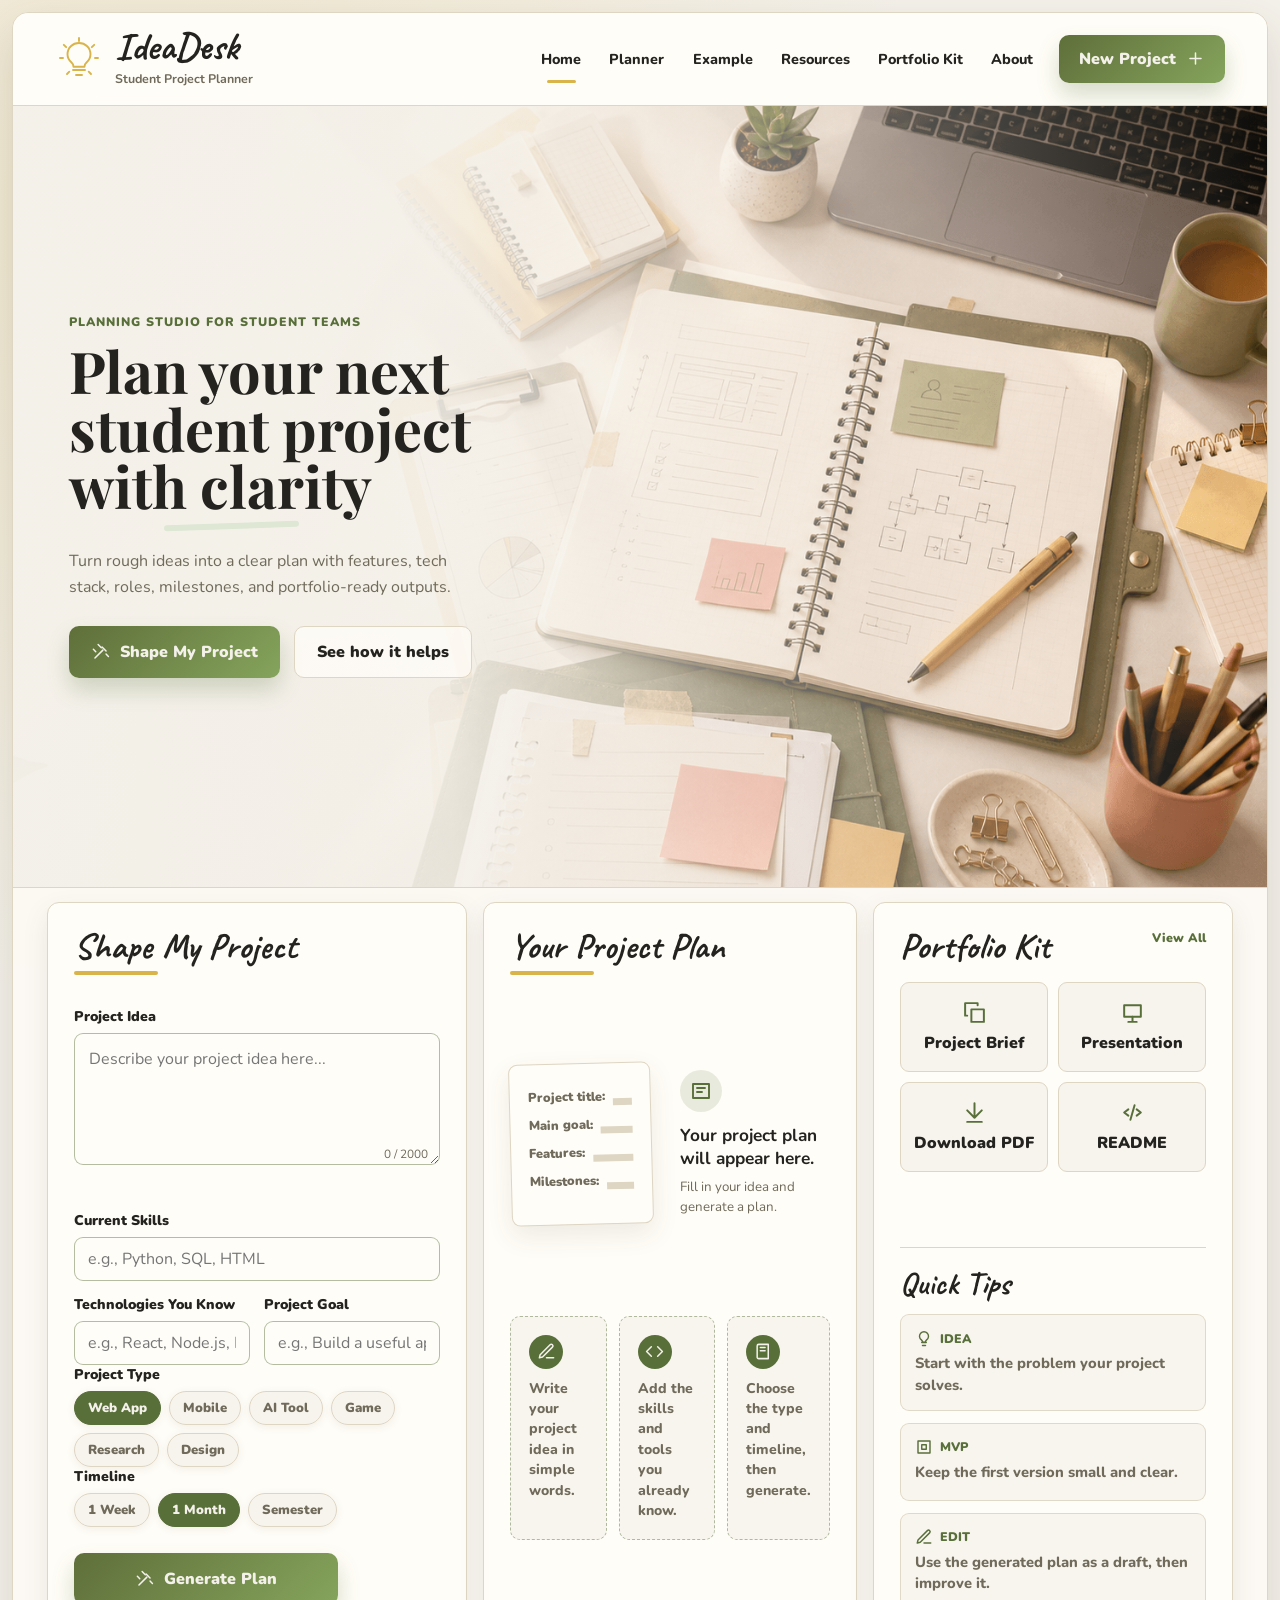
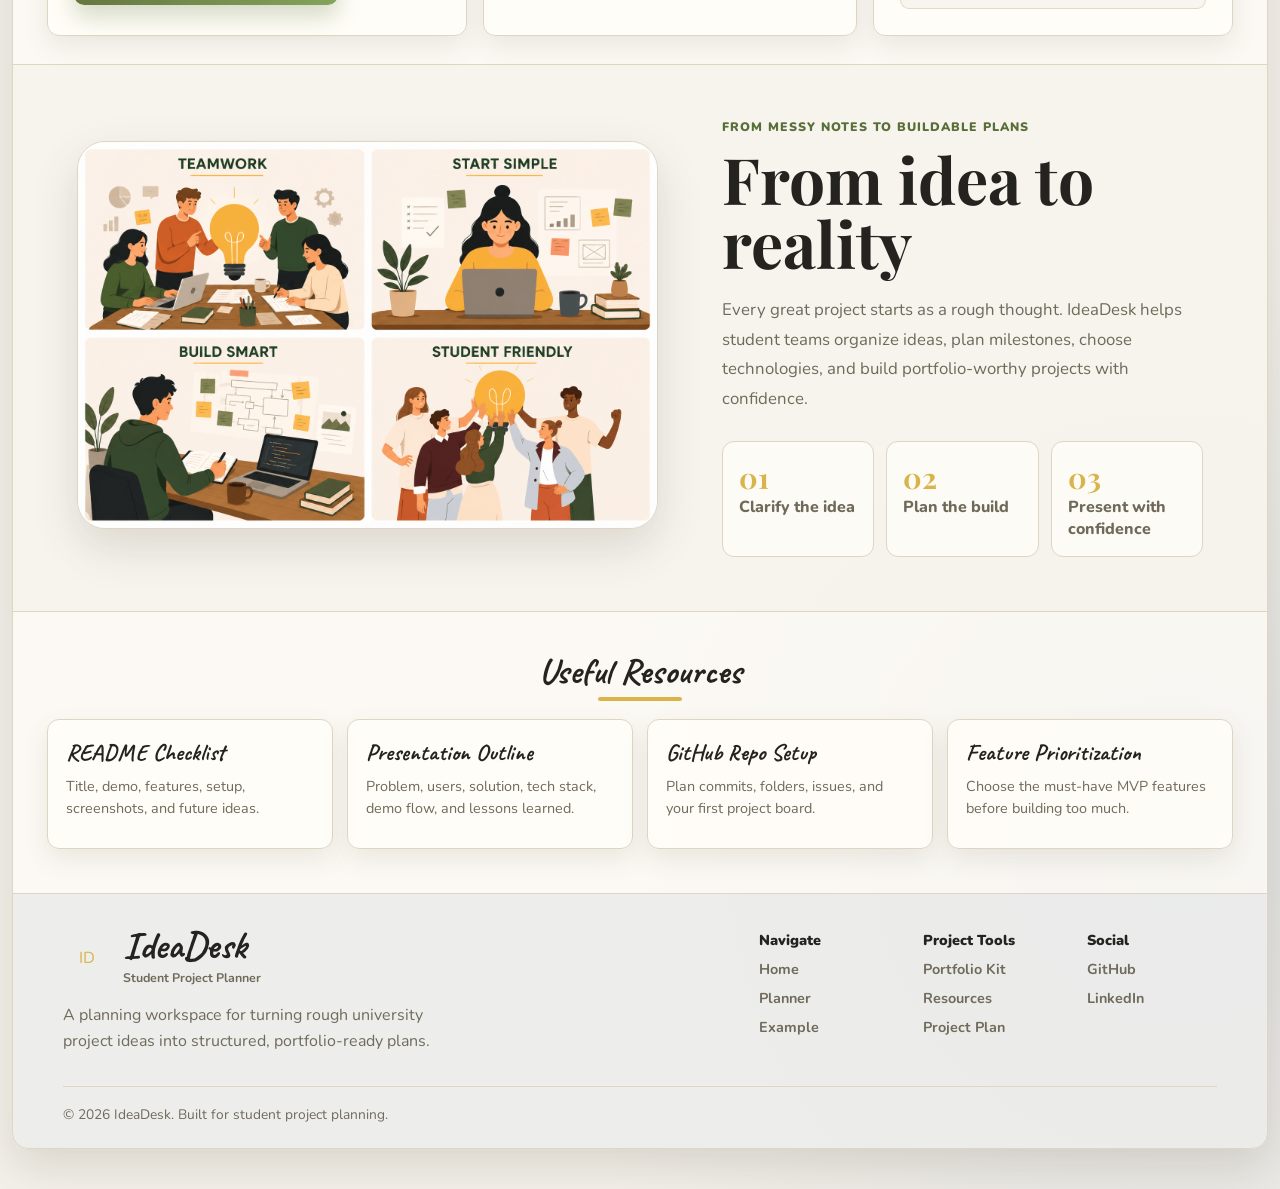
==== docs/index.html @ d72a1866 "Rename frontend folder to docs" ====
<!doctype html>
<html lang="en">
  <head>
    <meta charset="UTF-8" />
    <meta name="viewport" content="width=device-width, initial-scale=1.0" />
    <title>IdeaDesk | Student Project Planner</title>
    <link rel="preconnect" href="https://fonts.googleapis.com" />
    <link rel="preconnect" href="https://fonts.gstatic.com" crossorigin />
    <link
      href="https://fonts.googleapis.com/css2?family=Caveat:wght@600;700&family=Nunito:wght@400;500;600;700;800&family=Playfair+Display:wght@700;800&display=swap"
      rel="stylesheet"
    />
    <link rel="stylesheet" href="style.css" />
  </head>
  <body>
    <div class="page">
      <header class="top-bar">
        <a class="logo" href="#home" aria-label="IdeaDesk home">
          <span class="logo-icon" aria-hidden="true">
            <svg viewBox="0 0 48 48">
              <path d="M18 35h12m-9 5h6" />
              <path d="M16.5 27.5c-2.6-2.2-4-5.1-4-8.2C12.5 12.8 17.6 8 24 8s11.5 4.8 11.5 11.3c0 3.1-1.4 6-4 8.2-1.4 1.2-2 2.6-2 4.2h-11c0-1.6-.6-3-2-4.2Z" />
              <path d="M24 3v3M8.8 9.8l2.4 2.4M39.2 9.8l-2.4 2.4M5 23h3M40 23h3M12 39l2.3-2.3M36 39l-2.3-2.3" />
            </svg>
          </span>
          <span>
            <strong>IdeaDesk</strong>
            <small>Student Project Planner</small>
          </span>
        </a>

        <button
          class="menu-button"
          id="menuButton"
          type="button"
          aria-label="Toggle menu"
          aria-expanded="false"
        >
          <span></span>
          <span></span>
          <span></span>
        </button>

        <nav class="menu" id="navLinks" aria-label="Main navigation">
          <a class="active" href="#home">Home</a>
          <a href="#project-form">Planner</a>
          <a href="#example-section">Example</a>
          <a href="#help-section">Resources</a>
          <a href="#portfolio-kit">Portfolio Kit</a>
          <a href="#about">About</a>
        </nav>

        <a class="new-button" href="#project-form">
          New Project
          <svg viewBox="0 0 24 24" aria-hidden="true">
            <path d="M12 5v14M5 12h14" />
          </svg>
        </a>
      </header>

      <main id="home">
        <section class="intro">
          <div class="intro-text">
            <p class="small-heading">Planning studio for student teams</p>
            <h1>Plan your next student project with clarity</h1>
            <p>
              Turn rough ideas into a clear plan with features, tech stack,
              roles, milestones, and portfolio-ready outputs.
            </p>
            <div class="intro-buttons">
              <a class="main-link" href="#project-form">
                <svg viewBox="0 0 24 24" aria-hidden="true">
                  <path d="m5 19 10-10" />
                  <path d="m14 5 5 5" />
                  <path d="M13 6 9 2M19 14l3 3M3 8l3 3" />
                </svg>
                Shape My Project
              </a>
              <a class="second-link" href="#example-section">See how it helps</a>
            </div>
          </div>

          <div class="intro-photo" aria-label="Warm planning desk image"></div>
        </section>

        <section class="planner-area" aria-label="IdeaDesk planning workspace">
          <form class="box form-box" id="project-form" novalidate>
            <div class="title-row">
              <h2>Shape My Project</h2>
              <span></span>
            </div>

            <label for="projectIdea">Project Idea</label>
            <div class="idea-box">
              <textarea
                id="projectIdea"
                name="projectIdea"
                maxlength="2000"
                placeholder="Describe your project idea here..."
                aria-describedby="ideaCount ideaWarning"
              ></textarea>
              <small><span id="ideaCount">0</span> / 2000</small>
            </div>
            <p class="warning-text" id="ideaWarning" role="alert"></p>

            <label for="skills">Current Skills</label>
            <input
              id="skills"
              name="skills"
              type="text"
              placeholder="e.g., Python, SQL, HTML"
            />

            <div class="two-inputs">
              <div>
                <label for="technologies">Technologies You Know</label>
                <input
                  id="technologies"
                  name="technologies"
                  type="text"
                  placeholder="e.g., React, Node.js, MySQL"
                />
              </div>
              <div>
                <label for="goal">Project Goal</label>
                <input
                  id="goal"
                  name="goal"
                  type="text"
                  placeholder="e.g., Build a useful app"
                />
              </div>
            </div>

            <fieldset class="choice-group">
              <legend>Project Type</legend>
              <div class="choices">
                <button class="choice active" type="button" data-group="type" data-value="Web App">Web App</button>
                <button class="choice" type="button" data-group="type" data-value="Mobile App">Mobile</button>
                <button class="choice" type="button" data-group="type" data-value="AI Tool">AI Tool</button>
                <button class="choice" type="button" data-group="type" data-value="Game">Game</button>
                <button class="choice" type="button" data-group="type" data-value="Research">Research</button>
                <button class="choice" type="button" data-group="type" data-value="Design Project">Design</button>
              </div>
            </fieldset>

            <fieldset class="choice-group">
              <legend>Timeline</legend>
              <div class="choices">
                <button class="choice" type="button" data-group="timeline" data-value="1 Week">1 Week</button>
                <button class="choice active" type="button" data-group="timeline" data-value="1 Month">1 Month</button>
                <button class="choice" type="button" data-group="timeline" data-value="Semester">Semester</button>
              </div>
            </fieldset>

            <button class="generate-button" id="shapeButton" type="submit">
              <svg viewBox="0 0 24 24" aria-hidden="true">
                <path d="m5 19 10-10" />
                <path d="m14 5 5 5" />
                <path d="M13 6 9 2M19 14l3 3M3 8l3 3" />
              </svg>
              Generate Plan
            </button>
          </form>

          <section class="box result-box" id="plans" aria-live="polite">
            <div class="plan-header">
              <div class="title-row">
                <h2>Your Project Plan</h2>
                <span></span>
              </div>
            </div>

            <div class="empty-message" id="emptyState">
              <div class="empty-top">
                <div class="sample-paper">
                  <p>Project title: <span></span></p>
                  <p>Main goal: <span></span></p>
                  <p>Features: <span></span></p>
                  <p>Milestones: <span></span></p>
                </div>
                <div>
                  <span class="empty-icon" aria-hidden="true">
                    <svg viewBox="0 0 24 24">
                      <path d="M4 5h16v14H4z" />
                      <path d="M8 9h8M8 13h5" />
                    </svg>
                  </span>
                  <strong>Your project plan will appear here.</strong>
                  <small>Fill in your idea and generate a plan.</small>
                </div>
              </div>

              <div class="before-plan">
                <article>
                  <span>
                    <svg viewBox="0 0 24 24" aria-hidden="true">
                      <path d="M12 20h9" />
                      <path d="M16.5 3.5a2.1 2.1 0 0 1 3 3L7 19l-4 1 1-4Z" />
                    </svg>
                  </span>
                  <p>Write your project idea in simple words.</p>
                </article>
                <article>
                  <span>
                    <svg viewBox="0 0 24 24" aria-hidden="true">
                      <path d="M16 18l6-6-6-6" />
                      <path d="M8 6l-6 6 6 6" />
                    </svg>
                  </span>
                  <p>Add the skills and tools you already know.</p>
                </article>
                <article>
                  <span>
                    <svg viewBox="0 0 24 24" aria-hidden="true">
                      <path d="M4 19.5V5a2 2 0 0 1 2-2h12v18H6a2 2 0 0 1-2-1.5Z" />
                      <path d="M8 7h6M8 11h6" />
                    </svg>
                  </span>
                  <p>Choose the type and timeline, then generate.</p>
                </article>
              </div>
            </div>

            <div class="loading-message hidden" id="loadingState">
              <span class="loader"></span>
              <p>Shaping your idea...</p>
            </div>

            <div class="plan-cards hidden" id="resultGrid"></div>
          </section>

          <aside class="right-column">
            <section class="box mini-box" id="portfolio-kit">
              <div class="small-box-title">
                <h2>Portfolio Kit</h2>
                <a href="#help-section">View All</a>
              </div>
              <div class="kit-buttons">
                <button class="kit-btn" id="exportCopy" type="button">
                  <svg viewBox="0 0 24 24" aria-hidden="true">
                    <path d="M9 9h12v12H9z" />
                    <path d="M5 15H3V3h12v2" />
                  </svg>
                  Project Brief
                </button>
                <button class="kit-btn" id="exportReadme" type="button">
                  <svg viewBox="0 0 24 24" aria-hidden="true">
                    <path d="M4 5h16v11H4z" />
                    <path d="M8 21h8M12 16v5" />
                  </svg>
                  Presentation
                </button>
                <button class="kit-btn" id="exportPdf" type="button">
                  <svg viewBox="0 0 24 24" aria-hidden="true">
                    <path d="M12 17V3M5 10l7 7 7-7" />
                    <path d="M5 21h14" />
                  </svg>
                  Download PDF
                </button>
                <button class="kit-btn" id="exportReadmeDoc" type="button">
                  <svg viewBox="0 0 24 24" aria-hidden="true">
                    <path d="m8 9-4 3 4 3" />
                    <path d="m16 9 4 3-4 3" />
                    <path d="m14 5-4 14" />
                  </svg>
                  README
                </button>
              </div>

              <div class="quick-tips">
                <h2>Quick Tips</h2>
                <article>
                  <span>
                    <svg viewBox="0 0 24 24" aria-hidden="true">
                      <path d="M9 18h6M10 22h4" />
                      <path d="M8.5 14.5A6 6 0 1 1 15.5 14.5c-.9.7-1.5 1.8-1.5 3h-4c0-1.2-.6-2.3-1.5-3Z" />
                    </svg>
                    Idea
                  </span>
                  <p>Start with the problem your project solves.</p>
                </article>
                <article>
                  <span>
                    <svg viewBox="0 0 24 24" aria-hidden="true">
                      <path d="M4 4h16v16H4z" />
                      <path d="M9 9h6v6H9z" />
                    </svg>
                    MVP
                  </span>
                  <p>Keep the first version small and clear.</p>
                </article>
                <article>
                  <span>
                    <svg viewBox="0 0 24 24" aria-hidden="true">
                      <path d="M12 20h9" />
                      <path d="M16.5 3.5a2.1 2.1 0 0 1 3 3L7 19l-4 1 1-4Z" />
                    </svg>
                    Edit
                  </span>
                  <p>Use the generated plan as a draft, then improve it.</p>
                </article>
              </div>
            </section>
          </aside>
        </section>

        <section class="example-section" id="example-section">
          <div class="example-image">
          <img src="assets/ideadesk2.png" alt="Student project planning" />
          </div>

          <div class="example-text">
            <p class="small-heading">From messy notes to buildable plans</p>
            <h2>From idea to reality</h2>
            <p>
              Every great project starts as a rough thought. IdeaDesk helps
              student teams organize ideas, plan milestones, choose
              technologies, and build portfolio-worthy projects with confidence.
            </p>
            <div class="example-steps">
              <article>
                <strong>01</strong>
                <span>Clarify the idea</span>
              </article>
              <article>
                <strong>02</strong>
                <span>Plan the build</span>
              </article>
              <article>
                <strong>03</strong>
                <span>Present with confidence</span>
              </article>
            </div>
          </div>
        </section>

        <section class="help-section" id="help-section">
          <div class="title-row centered">
            <h2>Useful Resources</h2>
            <span></span>
          </div>
          <div class="help-cards">
            <a
              href="https://docs.github.com/en/repositories/managing-your-repositorys-settings-and-features/customizing-your-repository/about-readmes"
              target="_blank"
              rel="noopener noreferrer"
            >
              <strong>README Checklist</strong>
              <p>Title, demo, features, setup, screenshots, and future ideas.</p>
            </a>
            <a
              href="https://library.webster.edu/presentationskills/outline"
              target="_blank"
              rel="noopener noreferrer"
            >
              <strong>Presentation Outline</strong>
              <p>Problem, users, solution, tech stack, demo flow, and lessons learned.</p>
            </a>
            <a
              href="https://docs.github.com/en/repositories/creating-and-managing-repositories/quickstart-for-repositories"
              target="_blank"
              rel="noopener noreferrer"
            >
              <strong>GitHub Repo Setup</strong>
              <p>Plan commits, folders, issues, and your first project board.</p>
            </a>
            <a
              href="https://www.atlassian.com/agile/product-management/minimum-viable-product"
              target="_blank"
              rel="noopener noreferrer"
            >
              <strong>Feature Prioritization</strong>
              <p>Choose the must-have MVP features before building too much.</p>
            </a>
          </div>
        </section>
      </main>

      <footer class="footer" id="about">
        <div class="footer-content">
          <div class="footer-logo">
            <a class="logo" href="#home" aria-label="IdeaDesk home">
              <span class="logo-icon" aria-hidden="true">ID</span>
              <span>
                <strong>IdeaDesk</strong>
                <small>Student Project Planner</small>
              </span>
            </a>
            <p>
              A planning workspace for turning rough university project
              ideas into structured, portfolio-ready plans.
            </p>
          </div>

          <div class="footer-menu">
            <div>
              <h3>Navigate</h3>
              <a href="#home">Home</a>
              <a href="#project-form">Planner</a>
              <a href="#example-section">Example</a>
            </div>
            <div>
              <h3>Project Tools</h3>
              <a href="#portfolio-kit">Portfolio Kit</a>
              <a href="#help-section">Resources</a>
              <a href="#plans">Project Plan</a>
            </div>
            <div>
              <h3>Social</h3>
              <a href="https://github.com/amlrizk03" target="_blank" rel="noopener noreferrer">GitHub</a>
              <a href="https://www.linkedin.com/in/amlrizk" target="_blank" rel="noopener noreferrer">LinkedIn</a>
            </div>
          </div>
        </div>

        <div class="footer-note">
          <span>&copy; 2026 IdeaDesk. Built for student project planning.</span>
        </div>
      </footer>
    </div>

    <script src="script.js"></script>
  </body>
</html>
---- docs/style.css ----
:root {
  --bg: #f4f1ea;
  --card: #fffdf8;
  --text: #24231f;
  --muted: #6f6a5a;
  --olive: #596f3a;
  --terra: #d9b44a;
  --yellow: #dde7d4;
  --navy: #6f87a8;
  --border: #ded5c3;
  --shadow: 0 18px 45px rgba(79, 68, 49, 0.16);
  --soft: 0 10px 26px rgba(79, 68, 49, 0.1);
}

* {
  box-sizing: border-box;
  margin: 0;
  padding: 0;
}

html {
  scroll-behavior: smooth;
}

body {
  min-height: 100vh;
  color: var(--text);
  font-family: "Nunito", sans-serif;
  background:
    radial-gradient(circle at 12% 8%, rgba(217, 180, 74, 0.18), transparent 28%),
    radial-gradient(circle at 92% 88%, rgba(111, 135, 168, 0.16), transparent 24%),
    var(--bg);
}

button,
input,
textarea {
  font: inherit;
}

button,
a {
  -webkit-tap-highlight-color: transparent;
}

a {
  color: inherit;
  text-decoration: none;
}

svg {
  fill: none;
  stroke: currentColor;
  stroke-linecap: round;
  stroke-linejoin: round;
  stroke-width: 1.9;
}

.page {
  width: min(1540px, calc(100% - 24px));
  margin: 12px auto 40px;
  overflow: hidden;
  border: 1px solid var(--border);
  border-radius: 16px;
  background: rgba(255, 253, 248, 0.76);
  box-shadow: var(--shadow);
}


.top-bar {
  position: sticky;
  top: 0;
  z-index: 20;
  display: flex;
  align-items: center;
  gap: 26px;
  min-height: 82px;
  padding: 18px clamp(18px, 4vw, 42px);
  border-bottom: 1px solid var(--border);
  background: rgba(255, 253, 248, 0.9);
  backdrop-filter: blur(14px);
}

.logo {
  display: inline-flex;
  align-items: center;
  gap: 12px;
  flex-shrink: 0;
}

.logo-icon {
  display: grid;
  width: 48px;
  height: 48px;
  place-items: center;
  color: var(--terra);
}

.logo-icon svg {
  width: 100%;
  height: 100%;
}

.logo strong {
  display: block;
  font-family: "Caveat", cursive;
  font-size: clamp(2rem, 3vw, 2.6rem);
  line-height: 0.85;
}

.logo small {
  display: block;
  margin-top: 6px;
  color: var(--muted);
  font-size: 0.78rem;
  font-weight: 700;
}

.menu {
  display: flex;
  align-items: center;
  gap: clamp(14px, 2.2vw, 34px);
  margin-left: auto;
}

.menu a {
  position: relative;
  font-size: 0.9rem;
  font-weight: 800;
}

.menu a::after {
  position: absolute;
  right: 14%;
  bottom: -14px;
  left: 14%;
  height: 3px;
  border-radius: 999px;
  content: "";
  background: var(--terra);
  transform: scaleX(0);
  transition: transform 160ms ease;
}

.menu a:hover::after,
.menu a.active::after {
  transform: scaleX(1);
}

.new-button,
.main-link,
.generate-button {
  display: inline-flex;
  align-items: center;
  justify-content: center;
  gap: 10px;
  border: 0;
  color: #f4f1ea;
  background: linear-gradient(135deg, #5f6f3a, #85a45c);
  box-shadow: 0 12px 22px rgba(89, 111, 58, 0.24);
  cursor: pointer;
}

.new-button {
  min-height: 48px;
  padding: 0 20px;
  border-radius: 10px;
  font-weight: 900;
  white-space: nowrap;
}

.new-button svg,
.main-link svg,
.generate-button svg {
  width: 19px;
  height: 19px;
}

.menu-button {
  display: none;
  width: 34px;
  border: 0;
  background: transparent;
  cursor: pointer;
}

.menu-button span {
  display: block;
  height: 3px;
  margin: 5px 0;
  border-radius: 999px;
  background: var(--text);
}

.intro {
  position: relative;
  display: flex;
  align-items: stretch;
  min-height: calc(100vh - 118px);
  border-bottom: 1px solid var(--border);
  background:
    linear-gradient(
      90deg,
      rgba(244, 241, 234, 0.98) 0%,
      rgba(244, 241, 234, 0.9) 35%,
      rgba(244, 241, 234, 0.48) 58%,
      rgba(244, 241, 234, 0.04) 100%
    ),
    url("assets/ideadesk1.png") center right / cover no-repeat;
}

.intro-text {
  position: relative;
  z-index: 2;
  display: flex;
  flex: 0 1 520px;
  flex-direction: column;
  justify-content: center;
  padding: 40px 56px;
}

.intro-photo {
  flex: 1 1 520px;
}

.small-heading {
  margin-bottom: 12px;
  color: var(--olive);
  font-size: 0.77rem;
  font-weight: 900;
  letter-spacing: 0.08em;
  text-transform: uppercase;
}

h1 {
  font-family: "Playfair Display", serif;
  font-size: clamp(2.5rem, 4.5vw, 4.3rem);
  line-height: 1;
  letter-spacing: 0;
}

.intro-text h1::after {
  display: block;
  width: 135px;
  height: 6px;
  margin: 8px 0 0 95px;
  border-radius: 999px;
  content: "";
  background: var(--yellow);
  transform: rotate(-2deg);
}

.intro-text p:not(.small-heading) {
  max-width: 390px;
  margin-top: 20px;
  color: var(--muted);
  font-size: 1rem;
  line-height: 1.6;
}

.intro-buttons {
  display: flex;
  flex-wrap: wrap;
  gap: 14px;
  margin-top: 26px;
}

.main-link,
.second-link {
  display: inline-flex;
  align-items: center;
  justify-content: center;
  min-height: 52px;
  padding: 0 22px;
  border-radius: 10px;
  font-weight: 900;
}

.second-link {
  border: 1.5px solid var(--border);
  color: var(--text);
  background: rgba(255, 253, 248, 0.78);
}


.planner-area {
  display: flex;
  align-items: flex-start;
  gap: 16px;
  padding: 14px clamp(18px, 3vw, 34px) 28px;
}

.box {
  border: 1px solid var(--border);
  border-radius: 12px;
  background: rgba(255, 253, 248, 0.93);
  box-shadow: var(--soft);
}

.form-box {
  flex: 0 0 420px;
  padding: clamp(18px, 2.5vw, 26px);
}

.result-box {
  display: flex;
  align-self: stretch;
  flex: 1 1 520px;
  flex-direction: column;
  min-height: 500px;
  padding: clamp(18px, 2.5vw, 26px);
}

.right-column {
  display: flex;
  flex-direction: column;
  gap: 16px;
  flex: 0 0 360px;
  align-self: stretch;
}

.mini-box {
  padding: clamp(18px, 2.5vw, 26px);
}

#portfolio-kit {
  display: flex;
  min-height: 500px;
  flex: 1;
  flex-direction: column;
}

.title-row {
  display: inline-flex;
  flex-direction: column;
  gap: 7px;
  margin-bottom: 18px;
}

.title-row.centered {
  display: flex;
  align-items: center;
  text-align: center;
}

.title-row h2,
.small-box-title h2 {
  font-family: "Caveat", cursive;
  font-size: clamp(1.9rem, 2.8vw, 2.35rem);
  line-height: 1;
}

.title-row span {
  width: 84px;
  height: 4px;
  border-radius: 999px;
  background: var(--terra);
}

label,
legend {
  display: block;
  margin: 14px 0 7px;
  color: var(--text);
  font-size: 0.88rem;
  font-weight: 900;
}

fieldset {
  border: 0;
}

.idea-box {
  position: relative;
}

textarea,
input {
  width: 100%;
  border: 1.5px solid rgba(89, 111, 58, 0.45);
  border-radius: 9px;
  color: var(--text);
  background: rgba(255, 253, 248, 0.86);
  outline: 0;
  transition: 160ms ease;
}

textarea {
  min-height: 132px;
  padding: 14px 14px 32px;
  resize: vertical;
}

input {
  min-height: 44px;
  padding: 0 13px;
}

textarea:focus,
input:focus {
  border-color: var(--olive);
  background: #f4f1ea;
  box-shadow: 0 0 0 4px rgba(89, 111, 58, 0.13);
  transform: translateY(-1px);
}

.idea-box small {
  position: absolute;
  right: 12px;
  bottom: 9px;
  color: var(--muted);
  font-size: 0.74rem;
}

.warning-text {
  min-height: 20px;
  margin-top: 6px;
  color: #7f6d2f;
  font-size: 0.86rem;
  font-weight: 800;
}

.two-inputs {
  display: flex;
  gap: 14px;
}

.two-inputs > div {
  flex: 1 1 0;
}

.choices {
  display: flex;
  flex-wrap: wrap;
  gap: 8px;
}

.choice {
  min-height: 34px;
  padding: 0 13px;
  border: 1.5px solid var(--border);
  border-radius: 999px;
  color: var(--muted);
  background: rgba(244, 241, 234, 0.72);
  box-shadow: 0 2px 8px rgba(79, 68, 49, 0.08);
  cursor: pointer;
  font-size: 0.82rem;
  font-weight: 900;
  transition: transform 0.2s ease, color 0.2s ease, border-color 0.2s ease;
}

.choice:hover {
  border-color: var(--olive);
  color: var(--olive);
  transform: translateY(-2px);
}

.choice.active {
  border-color: var(--olive);
  color: #f4f1ea;
  background: var(--olive);
}

.generate-button {
  width: 72%;
  min-height: 52px;
  margin: 26px auto 4px;
  border-radius: 10px;
  font-weight: 900;
}

.generate-button:disabled {
  cursor: wait;
  opacity: 0.74;
}

.plan-header,
.small-box-title {
  display: flex;
  align-items: flex-start;
  justify-content: space-between;
  gap: 16px;
}

.small-box-title {
  margin-bottom: 18px;
}

.small-box-title a {
  color: var(--olive);
  font-size: 0.78rem;
  font-weight: 900;
}

.empty-message,
.loading-message {
  display: flex;
  flex: 1;
  min-height: 420px;
  flex-direction: column;
  align-items: center;
  justify-content: space-evenly;
  gap: 22px;
  color: var(--muted);
  text-align: center;
}

.empty-top {
  display: flex;
  align-items: center;
  justify-content: center;
  gap: 28px;
  width: 100%;
}

.empty-top > div:last-child {
  max-width: 240px;
  text-align: left;
}

.empty-top strong {
  display: block;
  margin-bottom: 8px;
  color: var(--text);
  font-size: 1.08rem;
}

.empty-top small {
  display: block;
  line-height: 1.5;
}

.empty-icon {
  display: grid;
  width: 42px;
  height: 42px;
  margin-bottom: 12px;
  place-items: center;
  border-radius: 50%;
  color: var(--olive);
  background: rgba(89, 111, 58, 0.13);
}

.empty-icon svg {
  width: 24px;
  height: 24px;
}

.sample-paper {
  width: min(230px, 100%);
  padding: 24px 18px;
  border: 1px solid var(--border);
  border-radius: 9px;
  background: #fffdf8;
  box-shadow: var(--soft);
  transform: rotate(-1.5deg);
}

.sample-paper p {
  display: flex;
  gap: 8px;
  margin-bottom: 10px;
  font-size: 0.8rem;
  font-weight: 900;
  text-align: left;
}

.sample-paper span {
  flex: 1;
  border-bottom: 7px solid #ded5c3;
}

.before-plan {
  display: grid;
  width: 100%;
  grid-template-columns: repeat(3, 1fr);
  gap: 12px;
}

.before-plan article {
  min-height: 138px;
  padding: 18px;
  border: 1px dashed rgba(89, 111, 58, 0.45);
  border-radius: 10px;
  background: rgba(244, 241, 234, 0.65);
  text-align: left;
}

.before-plan span {
  display: grid;
  width: 34px;
  height: 34px;
  margin-bottom: 10px;
  place-items: center;
  border-radius: 50%;
  color: #f4f1ea;
  background: var(--olive);
  font-weight: 900;
}

.before-plan svg {
  width: 19px;
  height: 19px;
}

.before-plan p {
  color: var(--muted);
  font-size: 0.88rem;
  font-weight: 800;
  line-height: 1.45;
}

.loader {
  width: 44px;
  height: 44px;
  border: 4px solid rgba(89, 111, 58, 0.16);
  border-top-color: var(--olive);
  border-radius: 50%;
  animation: spin 0.8s linear infinite;
}

@keyframes spin {
  to {
    transform: rotate(1turn);
  }
}

.hidden {
  display: none !important;
}

.plan-cards {
  display: flex;
  flex-wrap: wrap;
  gap: 12px;
}

.plan-card {
  flex: 1 1 260px;
  min-height: 128px;
  padding: 18px;
  border: 1px solid var(--border);
  border-radius: 10px;
  background: rgba(255, 253, 248, 0.95);
  box-shadow: 0 8px 18px rgba(79, 68, 49, 0.1);
  animation: rise 0.35s ease both;
}

@keyframes rise {
  from {
    opacity: 0;
    transform: translateY(10px);
  }
}

.plan-card h3 {
  margin-bottom: 8px;
  font-size: 1rem;
}

.plan-card p,
.plan-card li,
.plan-card span {
  color: var(--text);
  font-size: 0.86rem;
  line-height: 1.55;
}

.plan-card ul {
  padding-left: 18px;
}

.idea-card {
  border-left: 5px solid rgba(89, 111, 58, 0.62);
  background: rgba(244, 241, 234, 0.55);
}

.features-card {
  border-left: 5px solid var(--terra);
}

.tech-card {
  border-left: 5px solid #6f87a8;
}

.roles-card {
  border-left: 5px solid #6f87a8;
}

.gaps-card {
  border-left: 5px solid var(--yellow);
}

.steps-card {
  border-left: 5px solid var(--olive);
}

.tech-list,
.role-list,
.gap-list {
  display: flex;
  flex-wrap: wrap;
  gap: 7px;
}

.tech-item,
.role-item,
.gap-item {
  display: inline-flex;
  padding: 5px 10px;
  border-radius: 999px;
  background: rgba(89, 111, 58, 0.14);
  font-weight: 800;
}

.tag-0 {
  background: rgba(89, 111, 58, 0.16);
}

.tag-1 {
  background: rgba(111, 135, 168, 0.16);
}

.tag-2 {
  background: rgba(217, 180, 74, 0.24);
}

.tag-3 {
  background: rgba(222, 213, 195, 0.4);
}

.tag-4 {
  background: rgba(111, 135, 168, 0.22);
}

.steps-list {
  position: relative;
  display: flex;
  flex-direction: column;
  gap: 8px;
  padding-left: 20px;
}

.steps-list::before {
  position: absolute;
  top: 6px;
  bottom: 6px;
  left: 6px;
  width: 2px;
  content: "";
  background: rgba(89, 111, 58, 0.32);
}

.step-item {
  position: relative;
  display: flex;
  gap: 9px;
  align-items: center;
}

.step-dot {
  position: absolute;
  left: -19px;
  width: 13px;
  height: 13px;
  border: 2px solid var(--olive);
  border-radius: 50%;
  background: var(--card);
}

.step-number {
  color: var(--olive);
  font-family: "Caveat", cursive;
  font-size: 1.1rem;
  font-weight: 700;
}

.kit-buttons {
  display: flex;
  flex-wrap: wrap;
  gap: 10px;
  margin-bottom: 22px;
}

.kit-btn {
  display: flex;
  flex: 1 1 140px;
  min-height: 90px;
  flex-direction: column;
  align-items: center;
  justify-content: center;
  gap: 7px;
  border: 1px solid var(--border);
  border-radius: 9px;
  color: var(--text);
  background: rgba(244, 241, 234, 0.72);
  cursor: pointer;
  font-weight: 900;
}

.kit-btn svg {
  width: 25px;
  height: 25px;
  color: var(--olive);
}

.quick-tips {
  display: grid;
  gap: 12px;
  margin-top: auto;
  padding-top: 20px;
  border-top: 1px solid var(--border);
}

.quick-tips h2 {
  margin-bottom: 2px;
  font-family: "Caveat", cursive;
  font-size: 2rem;
  line-height: 1;
}

.quick-tips article {
  min-height: 78px;
  padding: 14px;
  border: 1px solid rgba(222, 213, 195, 0.9);
  border-radius: 9px;
  background: rgba(244, 241, 234, 0.62);
}

.quick-tips span {
  display: inline-flex;
  align-items: center;
  gap: 7px;
  margin-bottom: 5px;
  color: var(--olive);
  font-size: 0.78rem;
  font-weight: 900;
  text-transform: uppercase;
}

.quick-tips svg {
  width: 18px;
  height: 18px;
}

.quick-tips p {
  color: var(--muted);
  font-size: 0.92rem;
  font-weight: 800;
  line-height: 1.45;
}

.example-section {
  display: flex;
  align-items: center;
  gap: clamp(24px, 5vw, 70px);
  padding: 54px clamp(22px, 5vw, 70px);
  border-top: 1px solid var(--border);
  background: rgba(244, 241, 234, 0.55);
}

.example-image {
  position: relative;
  flex: 1 1 520px;
  min-height: 360px;
}

.example-image img {
  width: 100%;
  object-fit: contain;
  border: 1px solid var(--border);
  border-radius: 28px;
  box-shadow: var(--shadow);
}

.example-text {
  flex: 1 1 420px;
}

.example-text h2 {
  max-width: 560px;
  font-family: "Playfair Display", serif;
  font-size: clamp(2.4rem, 5vw, 4.4rem);
  line-height: 1;
}

.example-text > p:not(.small-heading) {
  max-width: 560px;
  margin-top: 20px;
  color: var(--muted);
  font-size: 1.05rem;
  line-height: 1.75;
}



.example-steps {
  display: flex;
  flex-wrap: wrap;
  gap: 12px;
  margin-top: 28px;
}

.example-steps article {
  flex: 1 1 140px;
  padding: 16px;
  border: 1px solid var(--border);
  border-radius: 12px;
  background: rgba(255, 253, 248, 0.82);
}

.example-steps strong {
  display: block;
  color: var(--terra);
  font-family: "Playfair Display", serif;
  font-size: 1.8rem;
}

.example-steps span {
  color: var(--muted);
  font-weight: 800;
}

.help-section {
  padding: 42px clamp(18px, 3vw, 34px) 44px;
  border-top: 1px solid var(--border);
}

.help-cards {
  display: flex;
  flex-wrap: wrap;
  gap: 14px;
  margin-top: 18px;
}

.help-cards a {
  display: block;
  flex: 1 1 240px;
  min-height: 130px;
  padding: 18px;
  border: 1px solid var(--border);
  border-radius: 12px;
  background: rgba(255, 253, 248, 0.93);
  box-shadow: var(--soft);
}

.help-cards strong {
  display: block;
  margin-bottom: 8px;
  font-family: "Caveat", cursive;
  font-size: 1.45rem;
}

.help-cards p {
  color: var(--muted);
  font-size: 0.9rem;
  line-height: 1.55;
}


.footer {
  padding: 36px clamp(18px, 4vw, 50px) 24px;
  border-top: 1px solid var(--border);
  background: rgba(111, 135, 168, 0.1);
}

.footer-content {
  display: flex;
  justify-content: space-between;
  gap: 40px;
}

.footer-logo {
  flex: 1 1 340px;
}

.footer-logo p {
  max-width: 390px;
  margin-top: 16px;
  color: var(--muted);
  line-height: 1.65;
}

.footer-menu {
  display: flex;
  flex: 2 1 520px;
  flex-wrap: wrap;
  justify-content: flex-end;
  gap: 34px;
}

.footer-menu div {
  display: flex;
  min-width: 130px;
  flex-direction: column;
  gap: 9px;
}

.footer-menu h3 {
  color: var(--text);
  font-size: 0.9rem;
  font-weight: 900;
}

.footer-menu a {
  color: var(--muted);
  font-size: 0.9rem;
  font-weight: 700;
  transition: color 0.2s ease, transform 0.2s ease;
}

.footer-menu a:hover {
  color: var(--olive);
  transform: translateX(4px);
}

.footer-note {
  display: flex;
  justify-content: space-between;
  gap: 16px;
  margin-top: 32px;
  padding-top: 18px;
  border-top: 1px solid var(--border);
  color: var(--muted);
  font-size: 0.86rem;
}

.new-button,
.main-link,
.second-link,
.generate-button,
.kit-btn,
.plan-card,
.help-cards a,
.example-steps article {
  transition: transform 0.25s ease, box-shadow 0.25s ease;
}

.new-button:hover,
.main-link:hover,
.second-link:hover,
.generate-button:hover,
.kit-btn:hover,
.plan-card:hover,
.help-cards a:hover,
.example-steps article:hover {
  transform: translateY(-5px);
  box-shadow: 0 18px 28px rgba(89, 111, 58, 0.18);
}

@media (max-width: 1240px) {
  .intro {
    min-height: calc(100vh - 118px);
    background:
      linear-gradient(
        180deg,
        rgba(244, 241, 234, 0.98) 0%,
        rgba(244, 241, 234, 0.82) 50%,
        rgba(244, 241, 234, 0.28) 100%
      ),
      url("assets/ideadesk1.png") center / cover no-repeat;
  }

  .intro-text {
    flex-basis: 620px;
    padding: 32px;
  }

  .planner-area {
    flex-wrap: wrap;
  }

  .form-box {
    flex: 1 1 360px;
  }

  .result-box {
    flex: 2 1 520px;
  }

  .right-column {
    flex: 1 1 100%;
  }
}

@media (max-width: 920px) {
  .empty-top {
    flex-direction: column;
  }

  .empty-top > div:last-child {
    text-align: center;
  }

  .before-plan {
    grid-template-columns: 1fr;
  }

  .example-section {
    flex-direction: column;
    align-items: stretch;
  }

  .footer-content,
  .footer-note {
    flex-direction: column;
  }

  .footer-menu {
    justify-content: flex-start;
  }
}

@media (max-width: 840px) {
  .top-bar {
    flex-wrap: wrap;
  }

  .menu-button {
    display: block;
    margin-left: auto;
  }

  .menu {
    display: none;
    order: 4;
    width: 100%;
    flex-direction: column;
    align-items: flex-start;
    gap: 6px;
    margin-left: 0;
  }

  .menu a {
    width: 100%;
    padding: 10px 12px;
    border-left: 4px solid transparent;
    border-radius: 8px;
  }

  .menu a::after {
    display: none;
  }

  .menu a:hover,
  .menu a.active {
    border-left-color: var(--terra);
    background: rgba(223, 241, 200, 0.55);
    color: var(--olive);
  }

  .menu.open {
    display: flex;
  }

  .new-button {
    width: 100%;
  }

  .planner-area,
  .two-inputs,
  .intro {
    flex-direction: column;
  }

  .form-box,
  .result-box,
  .right-column {
    flex: 1 1 auto;
    width: 100%;
  }

  .intro {
    min-height: 680px;
    background-position: center;
  }

  .intro-text {
    flex-basis: auto;
    padding: 30px 24px;
  }

  .generate-button {
    width: 100%;
  }
}

@media (max-width: 520px) {
  .page {
    width: calc(100% - 14px);
    margin-top: 7px;
  }

  .top-bar {
    padding: 16px;
  }

  h1 {
    font-size: 2.7rem;
  }

  .intro-text h1::after {
    margin-left: 62px;
  }

  .intro-buttons,
  .main-link,
  .second-link {
    width: 100%;
  }

  .intro {
    min-height: 620px;
  }

  .planner-area,
  .help-section,
  .example-section {
    padding-right: 12px;
    padding-left: 12px;
  }

  .example-image,
  .example-image img {
    min-height: 280px;
    height: 280px;
  }
}
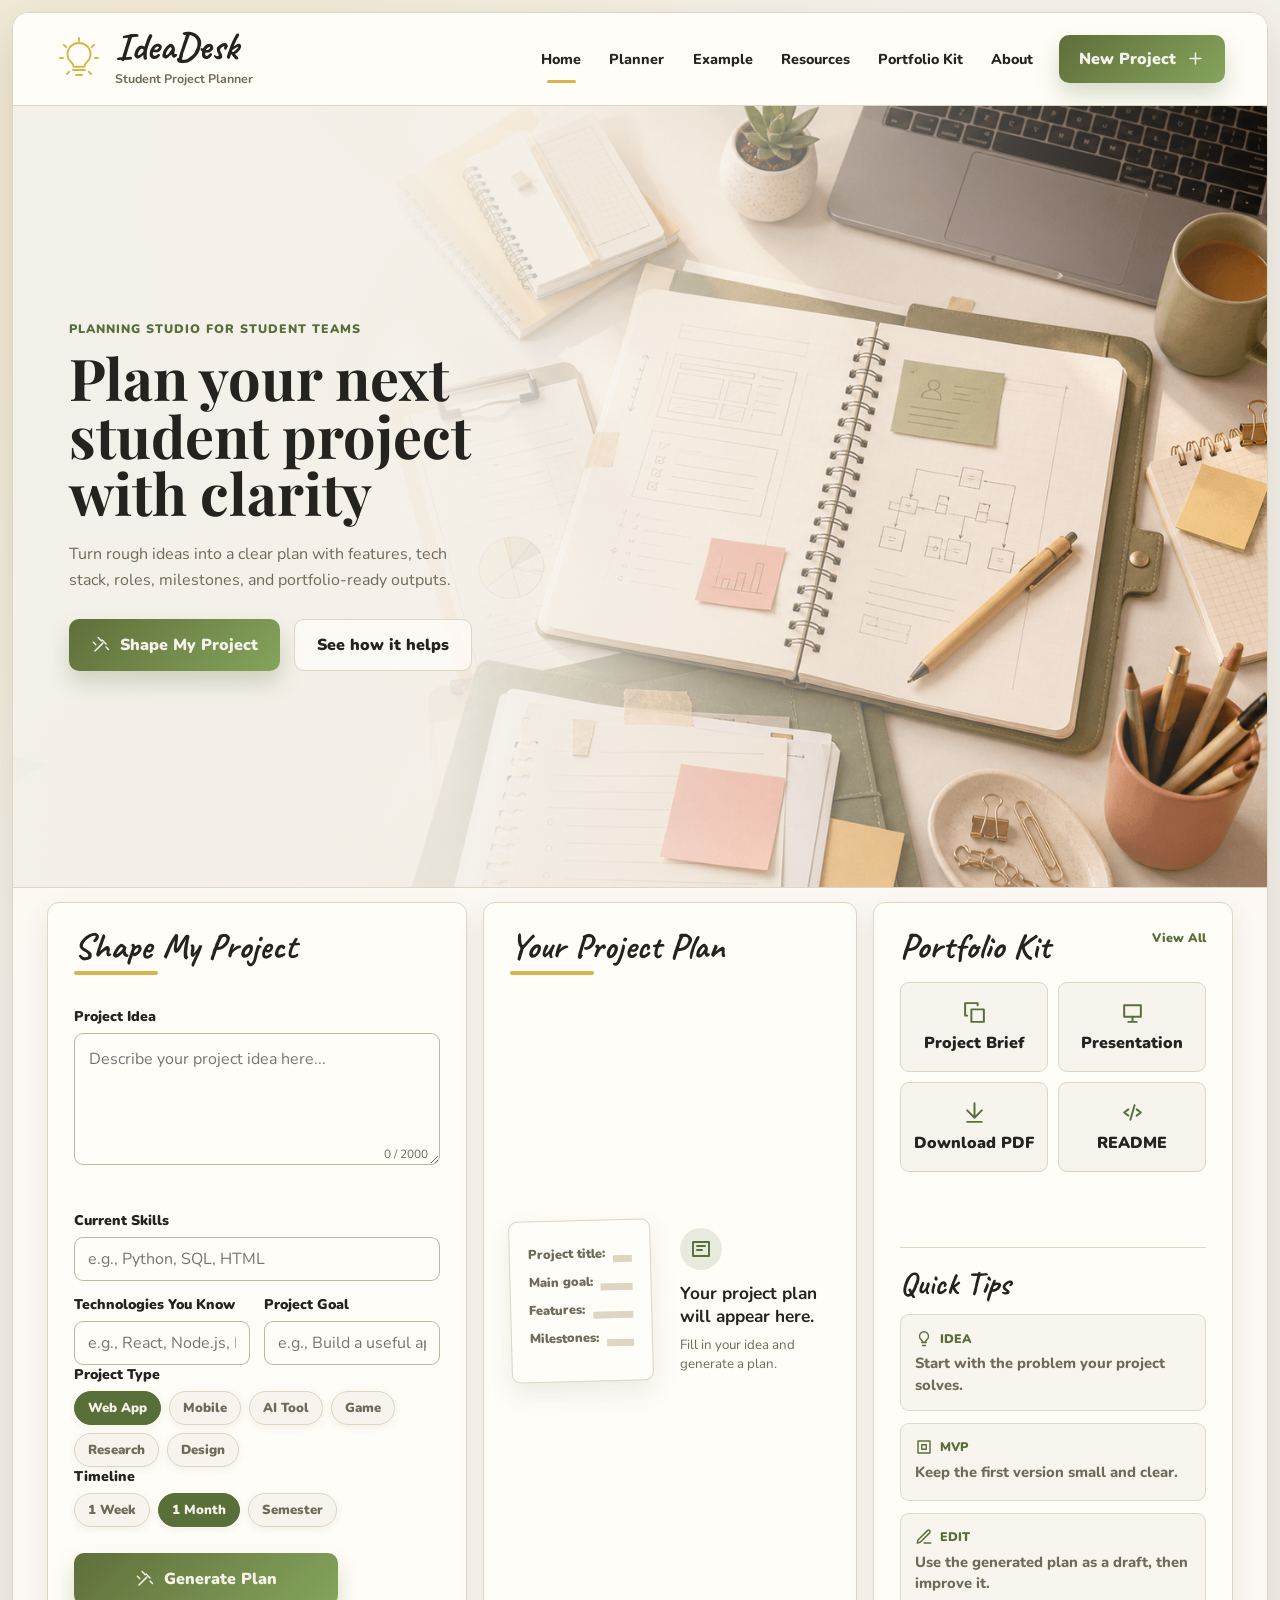
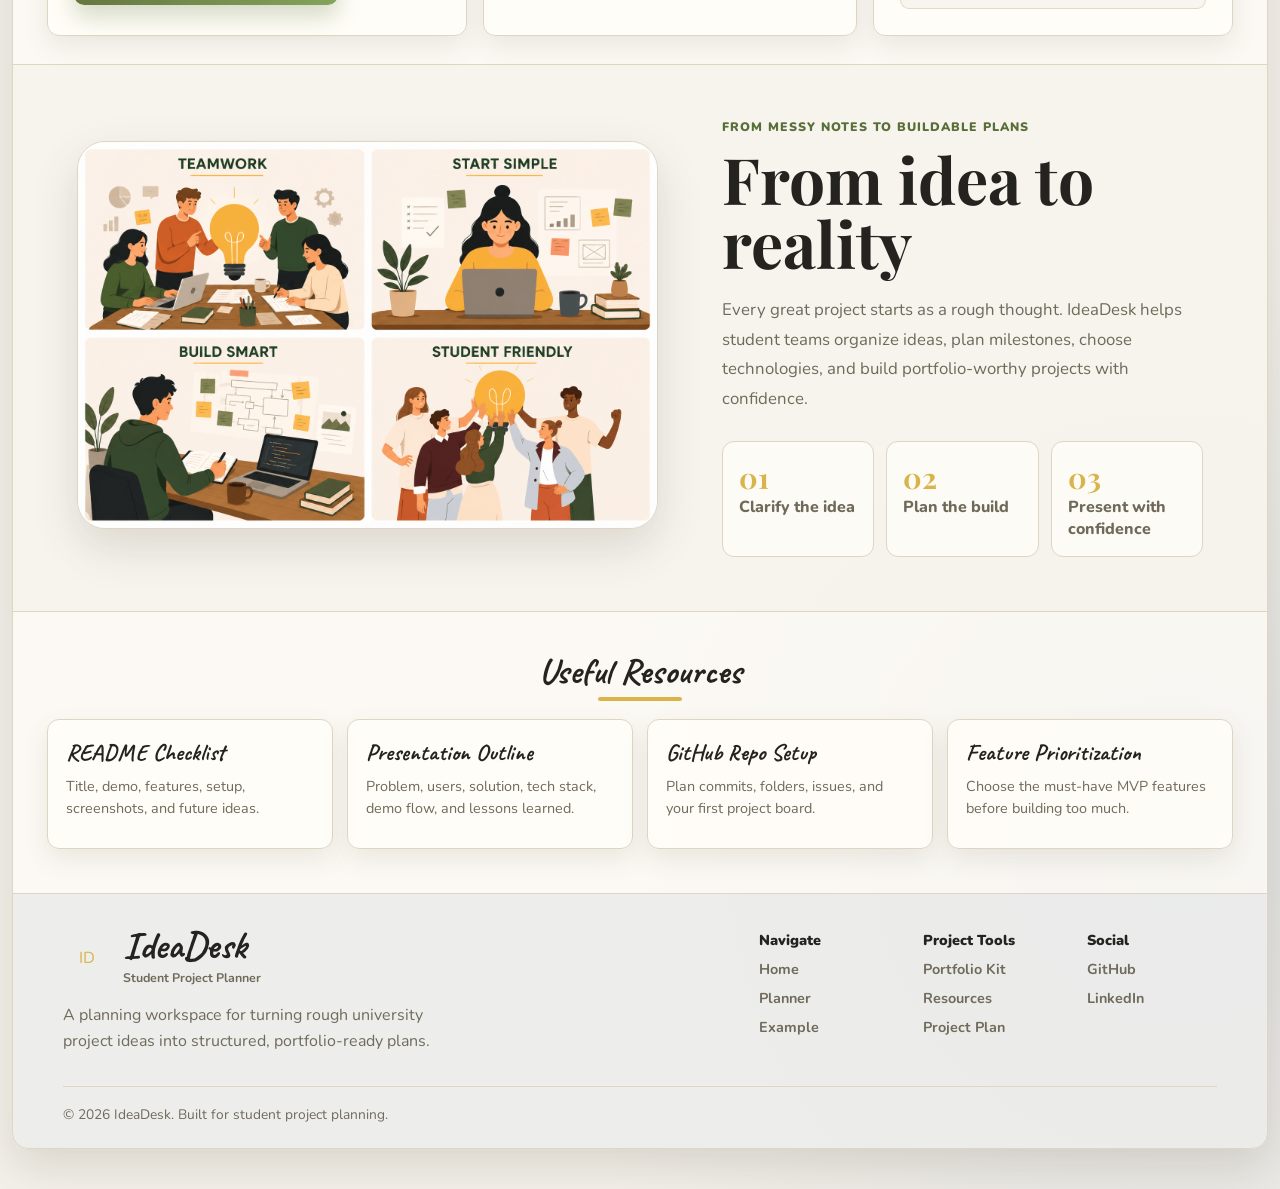
==== commit f5cb70fe: "Remove planner instruction cards" ====
--- a/docs/index.html
+++ b/docs/index.html
@@ -191,35 +191,6 @@
                 </div>
               </div>
 
-              <div class="before-plan">
-                <article>
-                  <span>
-                    <svg viewBox="0 0 24 24" aria-hidden="true">
-                      <path d="M12 20h9" />
-                      <path d="M16.5 3.5a2.1 2.1 0 0 1 3 3L7 19l-4 1 1-4Z" />
-                    </svg>
-                  </span>
-                  <p>Write your project idea in simple words.</p>
-                </article>
-                <article>
-                  <span>
-                    <svg viewBox="0 0 24 24" aria-hidden="true">
-                      <path d="M16 18l6-6-6-6" />
-                      <path d="M8 6l-6 6 6 6" />
-                    </svg>
-                  </span>
-                  <p>Add the skills and tools you already know.</p>
-                </article>
-                <article>
-                  <span>
-                    <svg viewBox="0 0 24 24" aria-hidden="true">
-                      <path d="M4 19.5V5a2 2 0 0 1 2-2h12v18H6a2 2 0 0 1-2-1.5Z" />
-                      <path d="M8 7h6M8 11h6" />
-                    </svg>
-                  </span>
-                  <p>Choose the type and timeline, then generate.</p>
-                </article>
-              </div>
             </div>
 
             <div class="loading-message hidden" id="loadingState">
--- a/docs/style.css
+++ b/docs/style.css
@@ -239,16 +239,7 @@
   letter-spacing: 0;
 }
 
-.intro-text h1::after {
-  display: block;
-  width: 135px;
-  height: 6px;
-  margin: 8px 0 0 95px;
-  border-radius: 999px;
-  content: "";
-  background: var(--yellow);
-  transform: rotate(-2deg);
-}
+
 
 .intro-text p:not(.small-heading) {
   max-width: 390px;
